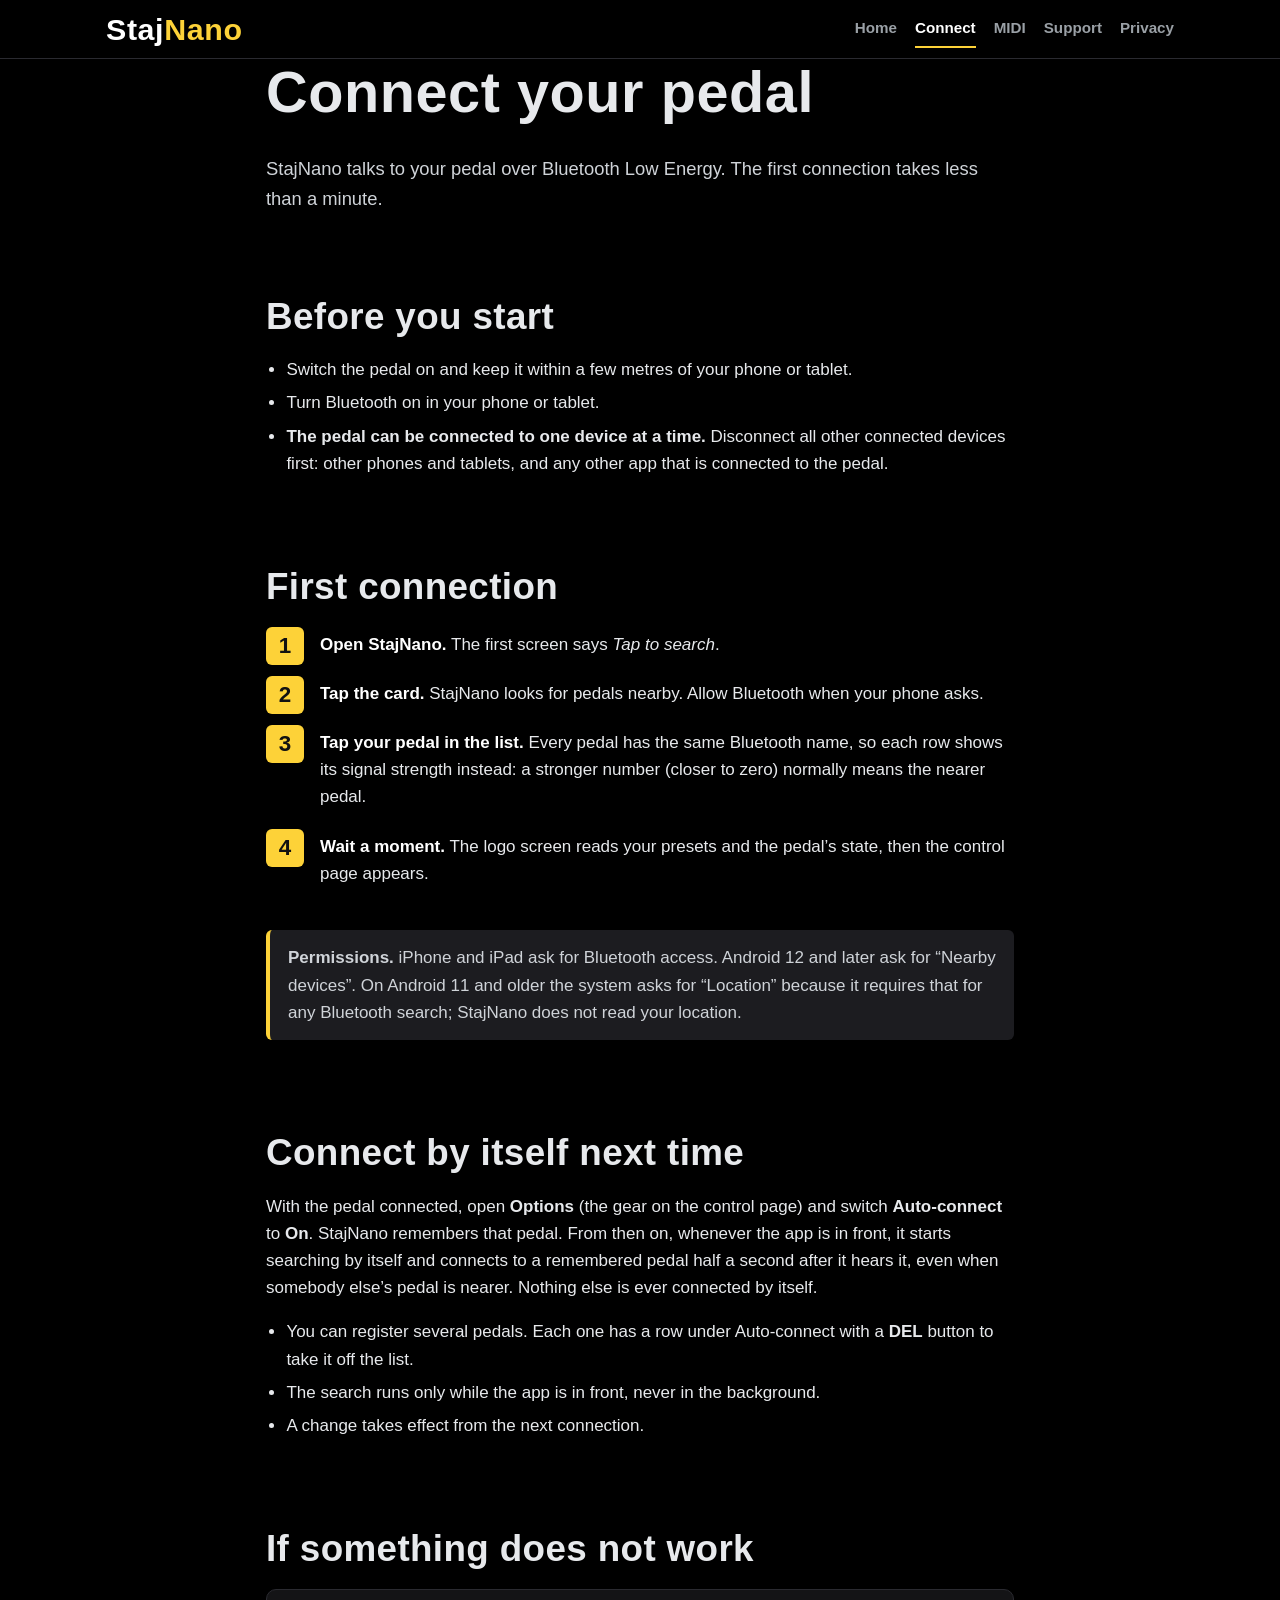
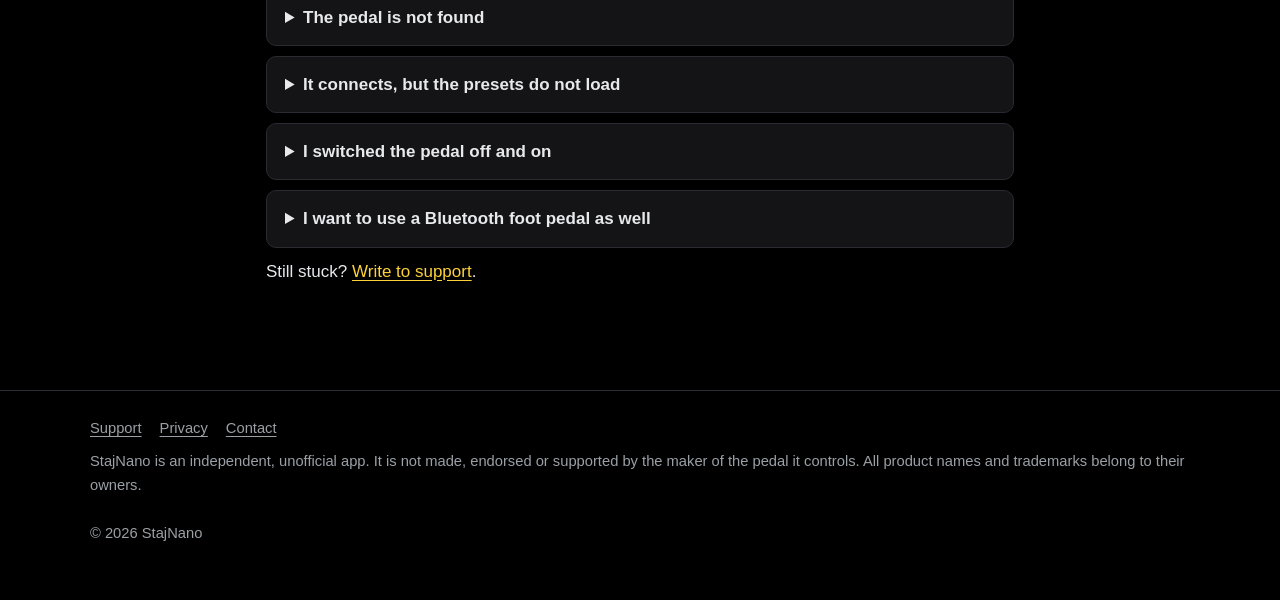
==== connect/index.html @ 2e41ede3 "StajNano website draft Co-Authored-By: Claude Sonnet 5.5 <noreply@anthropic.com>" ====
<!DOCTYPE html>
<html lang="en">
<head>
<meta charset="UTF-8">
<meta name="viewport" content="width=device-width, initial-scale=1">
<title>Connect your pedal | StajNano</title>
<meta name="description" content="How to connect StajNano to your pedal over Bluetooth, use Auto-connect, and what to do when the pedal is not found.">
<meta name="robots" content="noindex"><!-- DRAFT: remove this line when the site goes live -->
<meta name="theme-color" content="#000000">
<link rel="icon" type="image/png" sizes="32x32" href="../assets/images/favicon-32.png">
<link rel="apple-touch-icon" href="../assets/images/icon-192.png">
<link rel="stylesheet" href="../assets/styles.css">
</head>
<body>

<header class="site-header">
  <div class="header-inner">
    <a class="wordmark" href="../index.html" aria-label="StajNano home">Staj<span class="nano">Nano</span></a>
    <nav class="site-nav" aria-label="Primary">
      <a href="../index.html">Home</a>
      <a href="../connect/index.html" aria-current="page">Connect</a>
      <a href="../midi/index.html">MIDI</a>
      <a href="../support/index.html">Support</a>
      <a href="../privacy/index.html">Privacy</a>
    </nav>
  </div>
</header>

<main class="narrow">
  <h1>Connect your pedal</h1>
  <p class="lead">StajNano talks to your pedal over Bluetooth Low Energy. The first connection takes less than a minute.</p>

  <section>
    <h2>Before you start</h2>
    <ul class="clean">
      <li>Switch the pedal on and keep it within a few metres of your phone or tablet.</li>
      <li>Turn Bluetooth on in your phone or tablet.</li>
      <li><strong>The pedal can be connected to one device at a time.</strong> Disconnect all other connected devices first: other phones and tablets,
      and any other app that is connected to the pedal.</li>
    </ul>
  </section>

  <section>
    <h2>First connection</h2>
    <ol class="steps">
      <li><strong>Open StajNano.</strong> The first screen says <em>Tap to search</em>.</li>
      <li><strong>Tap the card.</strong> StajNano looks for pedals nearby. Allow Bluetooth when your phone asks.</li>
      <li><strong>Tap your pedal in the list.</strong> Every pedal has the same Bluetooth name, so each row shows its signal strength instead: a
      stronger number (closer to zero) normally means the nearer pedal.</li>
      <li><strong>Wait a moment.</strong> The logo screen reads your presets and the pedal&rsquo;s state, then the control page appears.</li>
    </ol>
    <div class="notice"><strong>Permissions.</strong> iPhone and iPad ask for Bluetooth access. Android 12 and later ask for &ldquo;Nearby devices&rdquo;. On
    Android 11 and older the system asks for &ldquo;Location&rdquo; because it requires that for any Bluetooth search; StajNano does not read your location.</div>
  </section>

  <section>
    <h2>Connect by itself next time</h2>
    <p>With the pedal connected, open <strong>Options</strong> (the gear on the control page) and switch <strong>Auto-connect</strong> to <strong>On</strong>.
    StajNano remembers that pedal. From then on, whenever the app is in front, it starts searching by itself and connects to a remembered pedal half a
    second after it hears it, even when somebody else&rsquo;s pedal is nearer. Nothing else is ever connected by itself.</p>
    <ul class="clean">
      <li>You can register several pedals. Each one has a row under Auto-connect with a <strong>DEL</strong> button to take it off the list.</li>
      <li>The search runs only while the app is in front, never in the background.</li>
      <li>A change takes effect from the next connection.</li>
    </ul>
  </section>

  <section>
    <h2>If something does not work</h2>
    <details>
      <summary>The pedal is not found</summary>
      <p>Check that the pedal is on and that no other device is connected to it. Wait a few seconds and search again: on iPhone and iPad the very first
      search after opening the app sometimes misses the pedal and the second one finds it. If several searches find nothing, put the pedal in its
      Bluetooth pairing mode for a moment and search again.</p>
    </details>
    <details>
      <summary>It connects, but the presets do not load</summary>
      <p>Close StajNano completely and open it again. If it keeps happening, switch the pedal off and on, and if that does not help, switch Bluetooth
      off and on in your phone or tablet.</p>
    </details>
    <details>
      <summary>I switched the pedal off and on</summary>
      <p>StajNano goes back to the first screen. Tap the card to search again, or, with Auto-connect on, simply wait: it searches by itself and
      connects when the pedal is back.</p>
    </details>
    <details>
      <summary>I want to use a Bluetooth foot pedal as well</summary>
      <p>Open Options, switch <strong>BT Pedal</strong> to <strong>On</strong> and pick your foot pedal on the page that opens. See the
      <a href="../midi/index.html">MIDI reference</a> for what each message does.</p>
    </details>
    <p>Still stuck? <a href="../support/index.html">Write to support</a>.</p>
  </section>
</main>

<footer class="site-footer">
  <div class="footer-inner">
    <nav aria-label="Footer">
      <a href="../support/index.html">Support</a>
      <a href="../privacy/index.html">Privacy</a>
      <a href="mailto:sk5054@hotmail.com">Contact</a>
    </nav>
    <p>StajNano is an independent, unofficial app. It is not made, endorsed or supported by the maker of the pedal it controls. All product names and trademarks belong to their owners.</p>
    <p>&copy; 2026 StajNano</p>
  </div>
</footer>

</body>
</html>
---- assets/styles.css ----
/* StajNano site: one stylesheet, no external fonts, no scripts, no trackers. */

:root {
  --bg: #000;
  --panel: #141416;
  --panel-2: #1c1c20;
  --line: #2a2a30;
  --text: #e7e9ec;
  --muted: #9aa0a6;
  --yellow: #fdd238;
  --violet: #6a54fe;
  --blue: #1a66ff;
  --green: #3ddc84;
  --radius: 10px;
  --head: "Roboto Condensed", "Arial Narrow", "Helvetica Neue", Arial, sans-serif;
  --body: -apple-system, BlinkMacSystemFont, "Segoe UI", Roboto, "Helvetica Neue", Arial, sans-serif;
}

* { box-sizing: border-box; }

html { -webkit-text-size-adjust: 100%; scroll-behavior: smooth; }

body {
  margin: 0;
  background: var(--bg);
  color: var(--text);
  font-family: var(--body);
  font-size: 17px;
  line-height: 1.6;
}

a { color: var(--yellow); text-underline-offset: 3px; }
a:hover { color: #fff; }
a:focus-visible, summary:focus-visible { outline: 3px solid var(--blue); outline-offset: 3px; border-radius: 4px; }

img { max-width: 100%; height: auto; display: block; }

h1, h2, h3 { font-family: var(--head); font-weight: 800; line-height: 1.15; margin: 0 0 .5em; letter-spacing: .01em; }
h1 { font-size: clamp(2.2rem, 6vw, 3.6rem); }
h2 { font-size: clamp(1.6rem, 4vw, 2.3rem); margin-top: 0; }
h3 { font-size: 1.25rem; }
p { margin: 0 0 1em; }

/* ---------- header ---------- */

.site-header { border-bottom: 1px solid var(--line); background: #000; position: sticky; top: 0; z-index: 10; }
.header-inner { max-width: 1100px; margin: 0 auto; padding: 10px 16px; display: flex; flex-wrap: wrap; align-items: center; gap: 6px 24px; }

.wordmark { font-family: var(--head); font-weight: 800; font-size: 1.9rem; letter-spacing: .02em; color: #fff; text-decoration: none; line-height: 1; }
.wordmark .nano { color: var(--yellow); }

.site-nav { display: flex; flex-wrap: wrap; gap: 2px 18px; margin-left: auto; }
.site-nav a { color: var(--muted); text-decoration: none; padding: 6px 0; font-weight: 600; font-size: .95rem; border-bottom: 2px solid transparent; }
.site-nav a:hover { color: #fff; }
.site-nav a[aria-current="page"] { color: #fff; border-bottom-color: var(--yellow); }

/* ---------- layout ---------- */

main { max-width: 1100px; margin: 0 auto; padding: 0 16px 40px; }
main.narrow { max-width: 780px; }
section { padding: 44px 0 8px; }
.lead { font-size: 1.15rem; color: #cfd3d8; max-width: 46rem; }
.meta { color: var(--muted); font-size: .92rem; }

.hero { padding: 40px 0 8px; display: grid; gap: 28px; }
.hero h1 .nano { color: var(--yellow); }
.hero-copy .lead { margin-bottom: 1.2em; }
.hero-shot { margin: 0; }

.shot { border: 1px solid var(--line); border-radius: var(--radius); overflow: hidden; background: #000; box-shadow: 0 10px 40px rgba(0, 0, 0, .6); }
.shot img { width: 100%; }
figure { margin: 0; }
figcaption { color: var(--muted); font-size: .9rem; margin-top: 8px; }

.buttons { display: flex; flex-wrap: wrap; gap: 12px; }
.button { display: inline-block; padding: 12px 22px; border-radius: 6px; background: var(--yellow); color: #111; font-family: var(--head); font-weight: 800; font-size: 1.15rem; letter-spacing: .05em; text-decoration: none; text-transform: uppercase; }
.button:hover { background: #fff; color: #111; }
.button.ghost { background: transparent; color: #fff; border: 2px solid var(--line); }
.button.ghost:hover { border-color: var(--yellow); color: var(--yellow); }

/* ---------- cards ---------- */

.grid { display: grid; gap: 16px; grid-template-columns: repeat(auto-fit, minmax(280px, 1fr)); }
.card { background: var(--panel); border: 1px solid var(--line); border-radius: var(--radius); padding: 20px; }
.card h3 { margin-bottom: .35em; }
.card p:last-child { margin-bottom: 0; }
.card .tag { display: inline-block; font-family: var(--head); font-weight: 800; letter-spacing: .08em; font-size: .85rem; padding: 2px 8px; border-radius: 4px; margin-bottom: 10px; color: #111; background: var(--yellow); }
.card .tag.violet { background: var(--violet); color: #fff; }
.card .tag.green { background: var(--green); }
.card .tag.blue { background: var(--blue); color: #fff; }
.card .tag.white { background: #fff; }

.gallery { display: grid; gap: 28px; grid-template-columns: repeat(auto-fit, minmax(320px, 1fr)); }

.store { display: flex; flex-wrap: wrap; gap: 16px; }
.store .card { flex: 1 1 260px; }
.soon { display: inline-block; margin-top: 4px; padding: 4px 12px; border: 1px dashed var(--muted); border-radius: 999px; color: var(--muted); font-size: .9rem; }

.notice { background: var(--panel-2); border-left: 4px solid var(--yellow); border-radius: 6px; padding: 14px 18px; margin: 20px 0; color: #cfd3d8; }

/* ---------- text pages ---------- */

.steps { counter-reset: step; list-style: none; padding: 0; margin: 0 0 1.5em; }
.steps li { counter-increment: step; position: relative; padding: 4px 0 18px 54px; }
.steps li::before { content: counter(step); position: absolute; left: 0; top: 0; width: 38px; height: 38px; border-radius: 6px; background: var(--yellow); color: #111; font-family: var(--head); font-weight: 800; font-size: 1.4rem; display: grid; place-items: center; }
.steps strong { color: #fff; }

table { width: 100%; border-collapse: collapse; margin: 0 0 1.5em; font-size: .98rem; }
th, td { text-align: left; padding: 9px 12px; border-bottom: 1px solid var(--line); vertical-align: top; }
th { font-family: var(--head); letter-spacing: .05em; color: var(--yellow); font-size: .95rem; text-transform: uppercase; }
td:first-child { white-space: nowrap; font-weight: 700; color: #fff; }
.table-wrap { overflow-x: auto; }

code, kbd { font-family: ui-monospace, "SF Mono", Menlo, Consolas, monospace; background: var(--panel-2); border: 1px solid var(--line); border-radius: 4px; padding: 1px 6px; font-size: .92em; }

details { background: var(--panel); border: 1px solid var(--line); border-radius: var(--radius); margin: 0 0 10px; }
summary { cursor: pointer; padding: 14px 18px; font-weight: 700; list-style-position: inside; }
details[open] summary { border-bottom: 1px solid var(--line); }
details > :not(summary) { margin-left: 18px; margin-right: 18px; }
details > p:first-of-type { margin-top: 14px; }
details > :last-child { margin-bottom: 16px; }

ul.clean { padding-left: 1.2em; margin: 0 0 1em; }
ul.clean li { margin-bottom: .35em; }

/* ---------- footer ---------- */

.site-footer { border-top: 1px solid var(--line); margin-top: 40px; padding: 26px 16px 40px; color: var(--muted); font-size: .92rem; }
.footer-inner { max-width: 1100px; margin: 0 auto; display: grid; gap: 10px; }
.footer-inner nav { display: flex; flex-wrap: wrap; gap: 4px 18px; }
.footer-inner a { color: var(--muted); }
.footer-inner a:hover { color: #fff; }

@media (min-width: 900px) {
  .hero { grid-template-columns: 5fr 7fr; align-items: center; gap: 40px; padding-top: 60px; }
  section { padding-top: 64px; }
}

@media (max-width: 560px) {
  body { font-size: 16px; }
  .site-nav { margin-left: 0; }
  .steps li { padding-left: 48px; }
}

@media (prefers-reduced-motion: reduce) { html { scroll-behavior: auto; } }
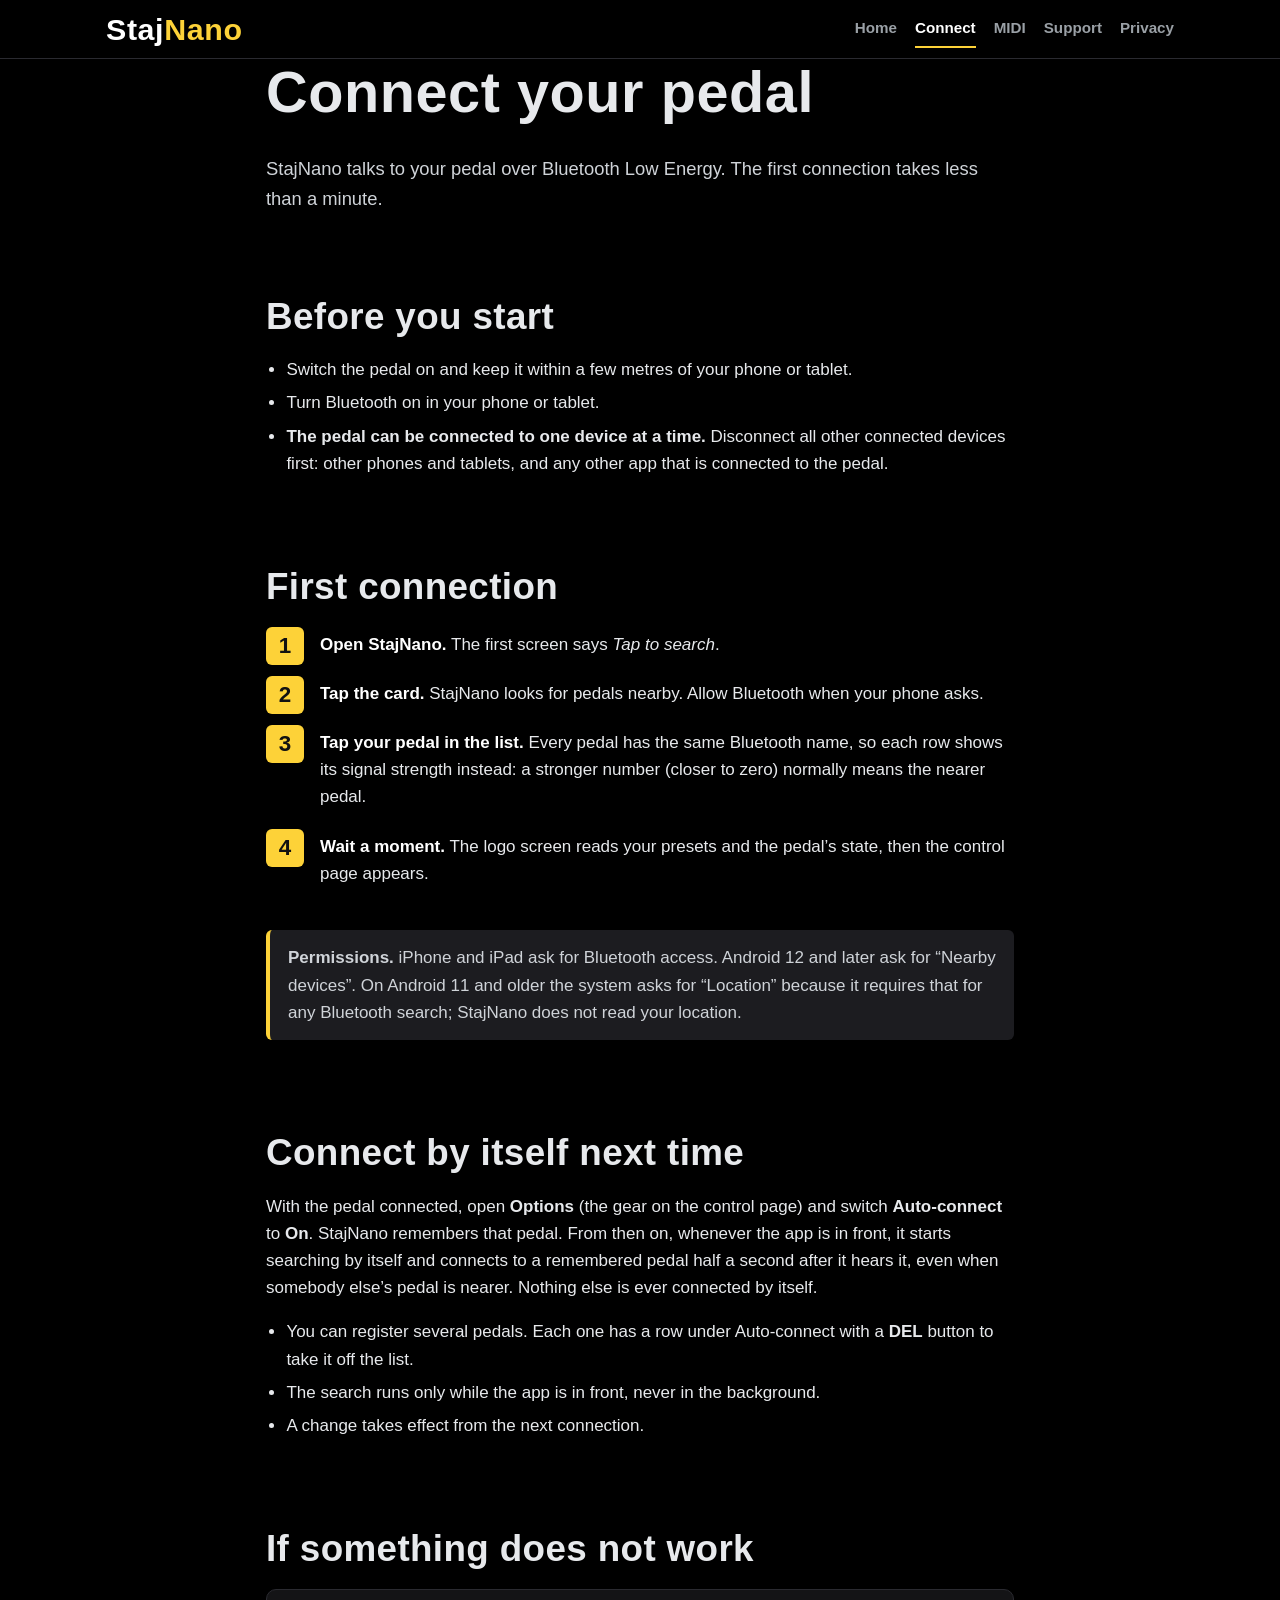
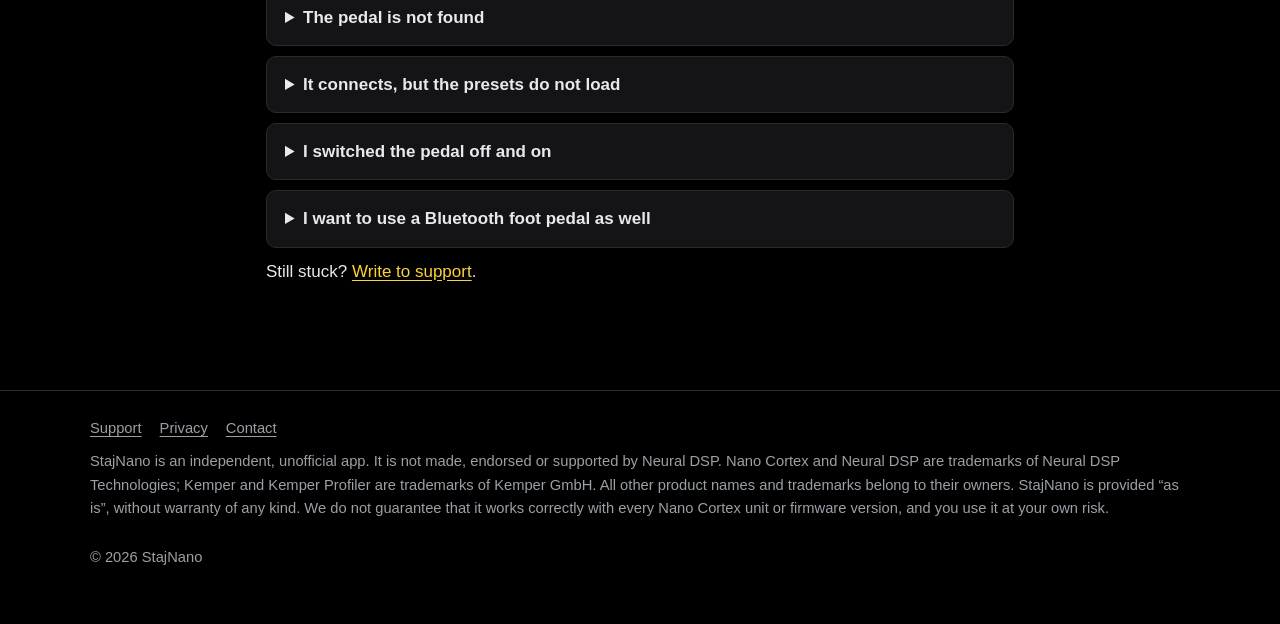
==== commit 34eeb26b: "Home: StajNano makes the Nano Cortex a complete live multi-effects unit; Song mode spotlight Song mo" ====
--- a/connect/index.html
+++ b/connect/index.html
@@ -99,7 +99,7 @@
       <a href="../privacy/index.html">Privacy</a>
       <a href="mailto:sk5054@hotmail.com">Contact</a>
     </nav>
-    <p>StajNano is an independent, unofficial app. It is not made, endorsed or supported by the maker of the pedal it controls. All product names and trademarks belong to their owners.</p>
+    <p>StajNano is an independent, unofficial app. It is not made, endorsed or supported by Neural DSP. Nano Cortex and Neural DSP are trademarks of Neural DSP Technologies; Kemper and Kemper Profiler are trademarks of Kemper GmbH. All other product names and trademarks belong to their owners. StajNano is provided &ldquo;as is&rdquo;, without warranty of any kind. We do not guarantee that it works correctly with every Nano Cortex unit or firmware version, and you use it at your own risk.</p>
     <p>&copy; 2026 StajNano</p>
   </div>
 </footer>
--- a/assets/styles.css
+++ b/assets/styles.css
@@ -98,6 +98,28 @@
 
 .notice { background: var(--panel-2); border-left: 4px solid var(--yellow); border-radius: 6px; padding: 14px 18px; margin: 20px 0; color: #cfd3d8; }
 
+/* ---------- Song mode, the spotlight of the home page ---------- */
+
+.spotlight { margin-top: 56px; padding: 30px 20px 26px; border: 1px solid #1d3a7a; border-radius: 16px;
+  background: radial-gradient(900px 360px at 90% -10%, rgba(26, 102, 255, .26), transparent 60%), #05070d; }
+.spotlight h2 { margin-bottom: .35em; }
+.pill { display: inline-block; font-family: var(--head); font-weight: 800; letter-spacing: .14em; font-size: .95rem; color: #fff;
+  background: var(--blue); padding: 4px 14px; border-radius: 999px; margin-bottom: 14px; }
+.spot-grid { display: grid; gap: 26px; margin: 26px 0 22px; }
+.checks { list-style: none; padding: 0; margin: 0; display: grid; gap: 16px; }
+.checks li { position: relative; padding-left: 36px; color: #cfd3d8; }
+.checks li::before { content: "\266A"; position: absolute; left: 0; top: -4px; font-size: 1.7rem; color: #4d8dff; }
+.checks strong { display: block; color: #fff; font-family: var(--head); font-size: 1.2rem; letter-spacing: .02em; }
+.origin { margin: 0 0 26px; padding: 16px 20px; border-left: 4px solid var(--blue); background: rgba(26, 102, 255, .1); border-radius: 6px; }
+.origin h3 { margin-bottom: .2em; color: #fff; }
+.origin p { margin: 0; color: #cfd3d8; }
+.gallery.two { grid-template-columns: repeat(auto-fit, minmax(300px, 1fr)); }
+
+@media (min-width: 900px) {
+  .spotlight { padding: 46px 42px 38px; }
+  .spot-grid { grid-template-columns: 7fr 5fr; align-items: center; }
+}
+
 /* ---------- text pages ---------- */
 
 .steps { counter-reset: step; list-style: none; padding: 0; margin: 0 0 1.5em; }
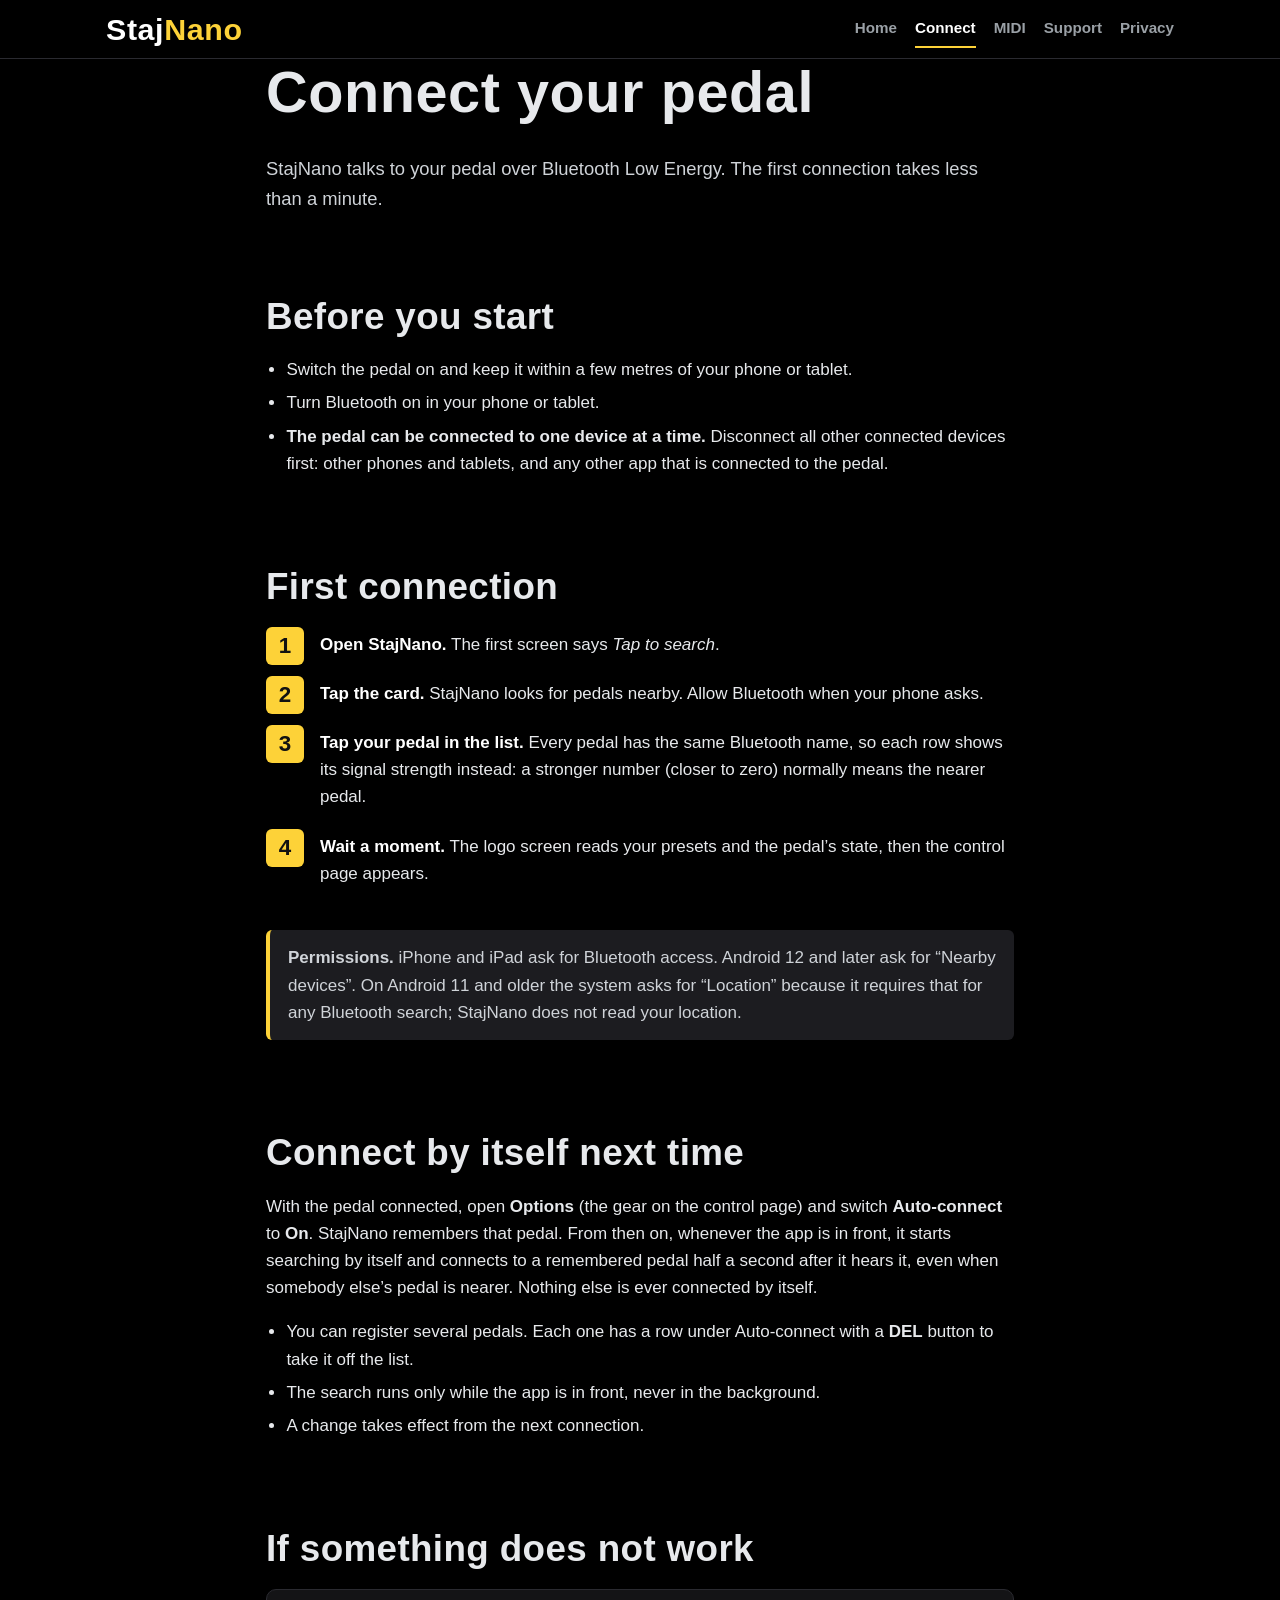
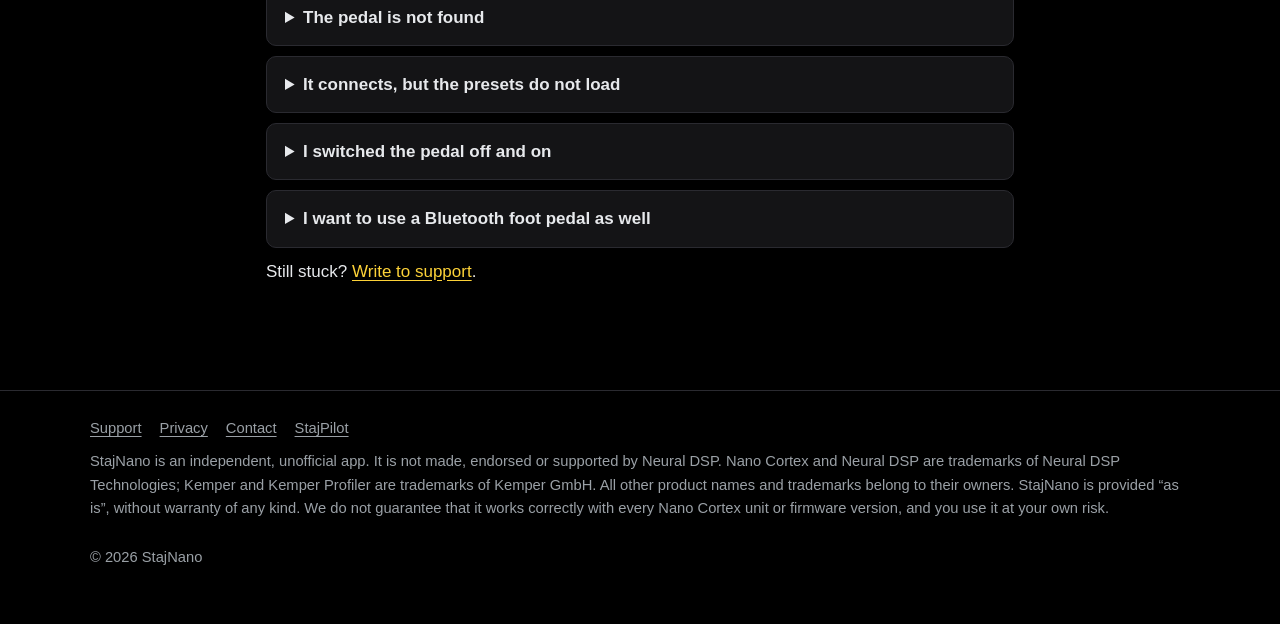
==== commit 02d3f7ed: "Family apps: StajPilot card with a link, and a StajPilot link in every footer Co-Authored-By: Claude" ====
--- a/connect/index.html
+++ b/connect/index.html
@@ -98,6 +98,7 @@
       <a href="../support/index.html">Support</a>
       <a href="../privacy/index.html">Privacy</a>
       <a href="mailto:sk5054@hotmail.com">Contact</a>
+      <a href="https://stajd.github.io/stajpilot/" target="_blank" rel="noopener">StajPilot</a>
     </nav>
     <p>StajNano is an independent, unofficial app. It is not made, endorsed or supported by Neural DSP. Nano Cortex and Neural DSP are trademarks of Neural DSP Technologies; Kemper and Kemper Profiler are trademarks of Kemper GmbH. All other product names and trademarks belong to their owners. StajNano is provided &ldquo;as is&rdquo;, without warranty of any kind. We do not guarantee that it works correctly with every Nano Cortex unit or firmware version, and you use it at your own risk.</p>
     <p>&copy; 2026 StajNano</p>
--- a/assets/styles.css
+++ b/assets/styles.css
@@ -120,6 +120,14 @@
   .spot-grid { grid-template-columns: 7fr 5fr; align-items: center; }
 }
 
+/* ---------- family apps ---------- */
+
+.family { display: grid; gap: 16px; grid-template-columns: repeat(auto-fit, minmax(280px, 1fr)); }
+a.card { display: block; color: inherit; text-decoration: none; transition: border-color .15s, background .15s; }
+a.card:hover, a.card:focus-visible { border-color: var(--yellow); background: var(--panel-2); }
+a.card h3 { color: #fff; }
+.more { display: inline-block; margin-top: 6px; color: var(--yellow); font-weight: 700; }
+
 /* ---------- text pages ---------- */
 
 .steps { counter-reset: step; list-style: none; padding: 0; margin: 0 0 1.5em; }
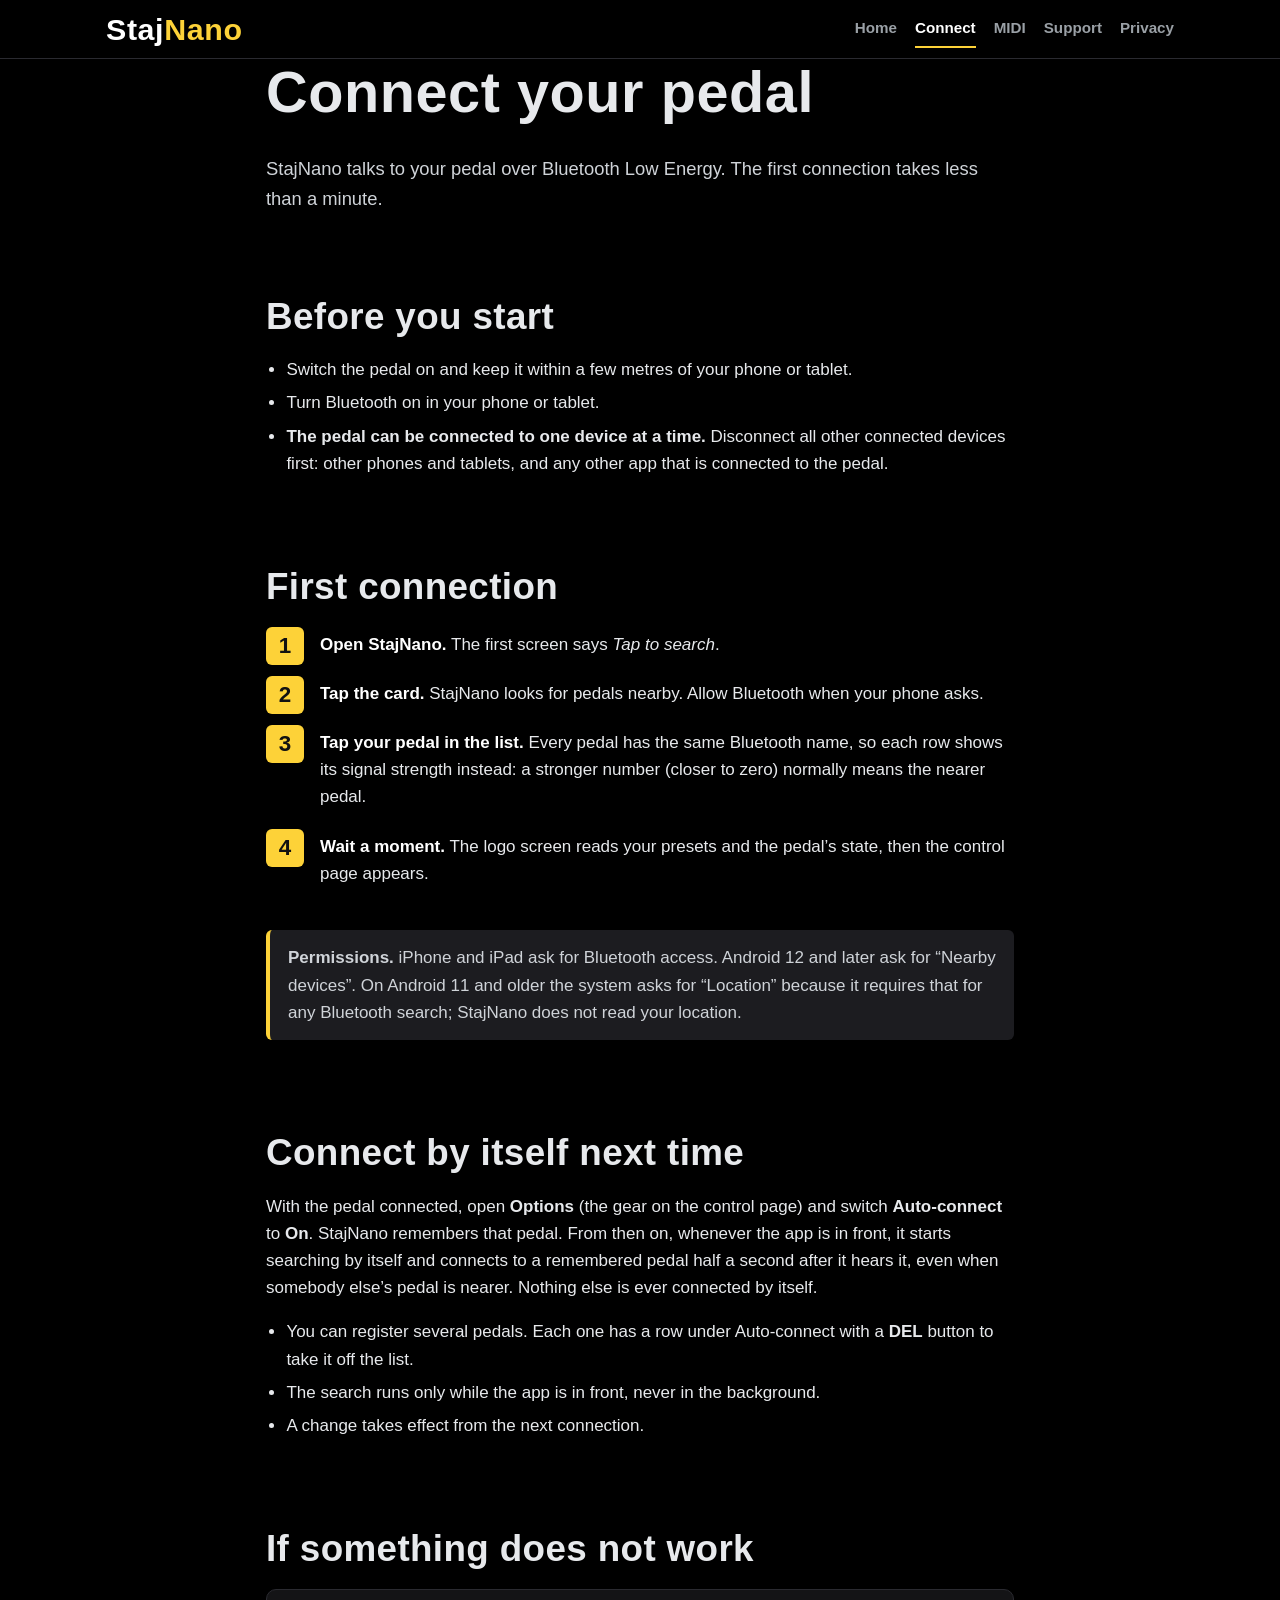
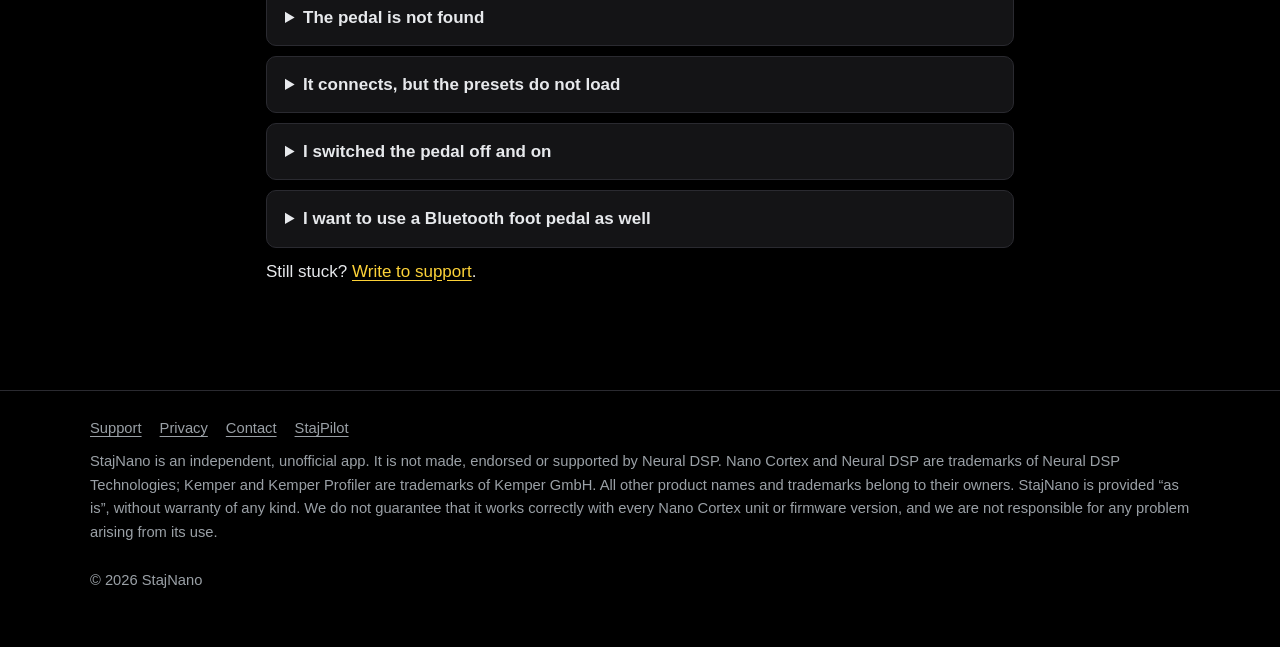
==== commit b1c85e4d: "Footer: 'we are not responsible for any problem arising from its use' instead of 'you use it at your" ====
--- a/connect/index.html
+++ b/connect/index.html
@@ -100,7 +100,7 @@
       <a href="mailto:sk5054@hotmail.com">Contact</a>
       <a href="https://stajd.github.io/stajpilot/" target="_blank" rel="noopener">StajPilot</a>
     </nav>
-    <p>StajNano is an independent, unofficial app. It is not made, endorsed or supported by Neural DSP. Nano Cortex and Neural DSP are trademarks of Neural DSP Technologies; Kemper and Kemper Profiler are trademarks of Kemper GmbH. All other product names and trademarks belong to their owners. StajNano is provided &ldquo;as is&rdquo;, without warranty of any kind. We do not guarantee that it works correctly with every Nano Cortex unit or firmware version, and you use it at your own risk.</p>
+    <p>StajNano is an independent, unofficial app. It is not made, endorsed or supported by Neural DSP. Nano Cortex and Neural DSP are trademarks of Neural DSP Technologies; Kemper and Kemper Profiler are trademarks of Kemper GmbH. All other product names and trademarks belong to their owners. StajNano is provided &ldquo;as is&rdquo;, without warranty of any kind. We do not guarantee that it works correctly with every Nano Cortex unit or firmware version, and we are not responsible for any problem arising from its use.</p>
     <p>&copy; 2026 StajNano</p>
   </div>
 </footer>
--- a/assets/styles.css
+++ b/assets/styles.css
@@ -120,6 +120,16 @@
   .spot-grid { grid-template-columns: 7fr 5fr; align-items: center; }
 }
 
+/* ---------- the foot controller: the four buttons ---------- */
+
+.choc { margin: 26px 0; padding: 20px; border: 1px solid var(--line); border-radius: 14px; background: var(--panel); }
+.choc h3 { margin-bottom: .2em; }
+.choc-grid { display: grid; grid-template-columns: repeat(4, minmax(0, 1fr)); gap: 10px; max-width: 640px; margin: 16px 0 12px; }
+.choc-btn { background: #0b0b0d; border: 2px solid var(--line); border-radius: 14px; padding: 12px 6px 10px; text-align: center; }
+.choc-btn b { display: block; font-family: var(--head); font-size: 2.3rem; line-height: 1; color: #fff; margin-bottom: 6px; }
+.choc-btn span { display: block; font-size: .82rem; line-height: 1.25; color: var(--muted); }
+.choc-btn .hold { margin-top: 6px; color: var(--yellow); font-weight: 700; }
+
 /* ---------- family apps ---------- */
 
 .family { display: grid; gap: 16px; grid-template-columns: repeat(auto-fit, minmax(280px, 1fr)); }
